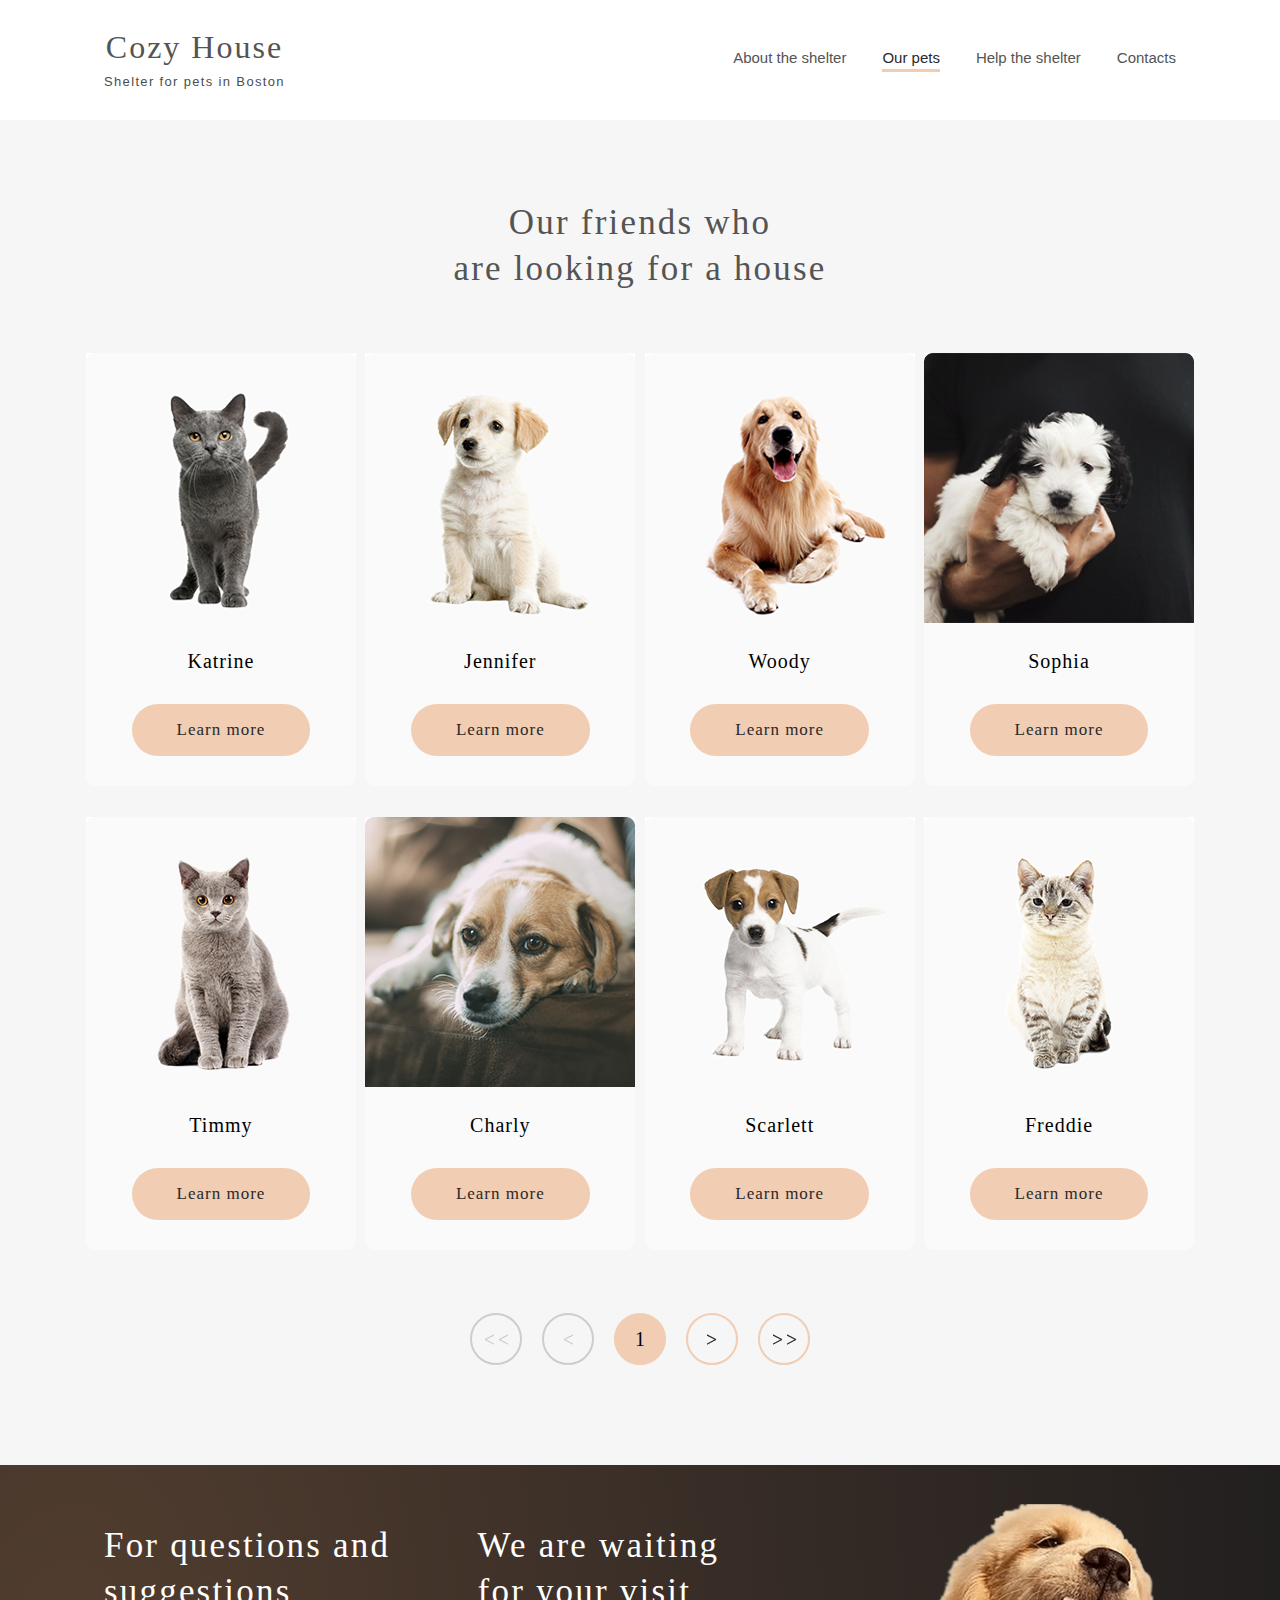
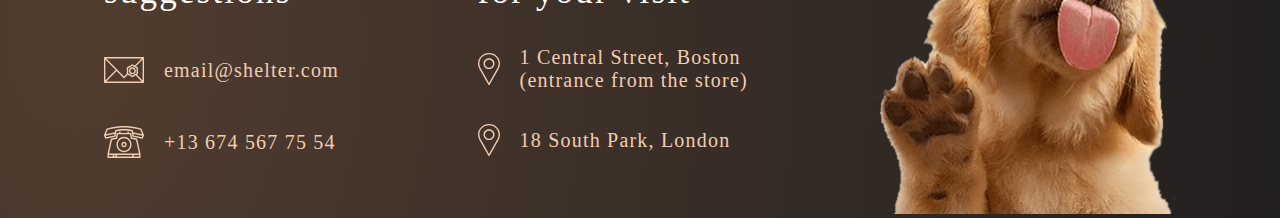
==== shelter/pages/pets/pets.html @ 18129971 "feat: added pets page" ====
<!DOCTYPE html>
<html lang="en">
<head>
  <meta charset="UTF-8">
  <meta name="viewport" content="width=device-width, initial-scale=1.0">
  <title>Pets</title>
  <link rel="stylesheet" type="text/css" href="/shelter/pages/main/normolize.css">
  <link rel="stylesheet" href="style.css">
</head>
<body>
  
  <header class="header">
    <div class="container">
      <div class="row header__row">
        <div class="logo">
          <h1 class="logo__title">Cozy House</h1>
          <span class="logo__subtitle">Shelter for pets in Boston</span>
        </div>
        <nav class="navigation">
          <ul class="menu">
            <li class="menu__item">
              <a href="#" class="menu__item-link">About the shelter</a>
            </li>
            <li class="menu__item">
              <a href="#" class="menu__item-link item-link__active">Our pets</a>
            </li>
            <li class="menu__item">
              <a href="#" class="menu__item-link">Help the shelter</a>
            </li>
            <li class="menu__item">
              <a href="#" class="menu__item-link">Contacts</a>
            </li>
          </ul>
        </nav>
      </div>
    </div>
    <!-- /.container -->
  </header>
  <!-- /.header -->
  <section class="pets section">
    <div class="container">
      <div class="row pets__row">
        <h3 class="pets-heading heading">Our friends who
          <br>are looking for a house</h3>
        <div class="pets__slider slider">
          <div class="pets-card">
            <img src="/shelter/assets/images/pets-katrine.jpg" alt="pets-katrine" class="pets-card__image">
            <div class="pets-card__name">Katrine</div>
            <div class="button button-light">Learn more</div>
          </div>
          <div class="pets-card">
            <img src="/shelter/assets/images/pets-jennifer.jpg" alt="pets-jennifer" class="pets-card__image">
            <div class="pets-card__name">Jennifer</div>
            <div class="button button-light">Learn more</div>
          </div>
          <div class="pets-card">
            <img src="/shelter/assets/images/pets-woody.jpg" alt="pets-woody" class="pets-card__image">
            <div class="pets-card__name">Woody</div>
            <div class="button button-light">Learn more</div>
          </div>
          <div class="pets-card">
            <img src="/shelter/assets/images/pets-sophia.jpg" alt="pets-woody" class="pets-card__image">
            <div class="pets-card__name">Sophia</div>
            <div class="button button-light">Learn more</div>
          </div>
          <div class="pets-card">
            <img src="/shelter/assets/images/pets-timmy.jpg" alt="pets-woody" class="pets-card__image">
            <div class="pets-card__name">Timmy</div>
            <div class="button button-light">Learn more</div>
          </div>
          <div class="pets-card">
            <img src="/shelter/assets/images/pets-charly.jpg" alt="pets-woody" class="pets-card__image">
            <div class="pets-card__name">Charly</div>
            <div class="button button-light">Learn more</div>
          </div>
          <div class="pets-card">
            <img src="/shelter/assets/images/pets-scarlet.jpg" alt="pets-woody" class="pets-card__image">
            <div class="pets-card__name">Scarlett</div>
            <div class="button button-light">Learn more</div>
          </div>
          <div class="pets-card">
            <img src="/shelter/assets/images/pets-freddie.jpg" alt="pets-woody" class="pets-card__image">
            <div class="pets-card__name">Freddie</div>
            <div class="button button-light">Learn more</div>
          </div>
        </div>
      </div>
      <div class="pets__arrows">
        <button class="button__arrow button__arrow-prev-2"></button>
        <button class="button__arrow button__arrow-prev"></button>
        <button class="button__arrow button__arrow-one">1</button>
        <button class="button__arrow button__arrow-next"></button>
        <button class="button__arrow button__arrow-next-2"></button>
      </div>
      <!-- /.row -->
    </div>
    <!-- /.container -->
  </section>
  <!-- /.pets -->
  <footer class="footer">
    <div class="container">
      <div class="row footer__row">
        <div class="footer__item">
          <h3 class="about-heading heading footer-heading">For questions and suggestions</h3>
          <div class="footer__item-element">
            <img src="/shelter/assets/icons/icon-email.svg" alt="email" class="footer-item__img">
            <a href="mailto:email@shelter.com" class="credit-card__link footer__item-link">email@shelter.com</a>
          </div>
          <div class="footer__item-element">
            <img src="/shelter/assets/icons/icon-phone.svg" alt="email" class="footer-item__img">
            <a href="tel:+136745677554" class="credit-card__link footer__item-link">+13 674 567 75 54</a>
          </div>
        </div>
        <div class="footer__item">
          <h3 class="about-heading heading footer-heading">We are waiting for your visit</h3>
          <div class="footer__item-element footer__location">
            <img src="/shelter/assets/icons/icon-marker.svg" alt="email" class="footer-item__img">
            <a href="https://www.google.com.ua/maps/place/1+Central+St,+Boston,+MA+02109,+%D0%A1%D0%A8%D0%90/@42.3585519,-71.056915,17z/data=!3m1!4b1!4m5!3m4!1s0x89e370868bc2ce7b:0x82fa7db94f5fea9e!8m2!3d42.3585519!4d-71.0547263?hl=ru" class="credit-card__link footer__item-link">1 Central Street, Boston (entrance from the store)</a>
          </div>
          <div class="footer__item-element footer__location">
            <img src="/shelter/assets/icons/icon-marker.svg" alt="email" class="footer-item__img">
            <a href="https://www.google.com.ua/maps/search/18+South+Park,+London+/@51.5285582,-0.2416815,11z/data=!3m1!4b1?hl=ru" class="credit-card__link footer__item-link">18 South Park, London </a>
          </div>
        </div>
        <div class="footer__item footer__item--puppy">
          <img src="/shelter/assets/images/footer-puppy.png" alt="puppy" class="footer-puppy">
        </div>
      </div>
    </div>
    <!-- /.container -->
  </footer>
  <!-- /.footer -->

</body>
</html>
---- shelter/pages/main/normolize.css ----
/*! normalize.css v8.0.1 | MIT License | github.com/necolas/normalize.css */

/* Document
   ========================================================================== */

/**
 * 1. Correct the line height in all browsers.
 * 2. Prevent adjustments of font size after orientation changes in iOS.
 */

 html {
  line-height: 1.15; /* 1 */
  -webkit-text-size-adjust: 100%; /* 2 */
}

/* Sections
   ========================================================================== */

/**
 * Remove the margin in all browsers.
 */

body {
  margin: 0;
}

/**
 * Render the `main` element consistently in IE.
 */

main {
  display: block;
}

/**
 * Correct the font size and margin on `h1` elements within `section` and
 * `article` contexts in Chrome, Firefox, and Safari.
 */

h1 {
  font-size: 2em;
  margin: 0.67em 0;
}

/* Grouping content
   ========================================================================== */

/**
 * 1. Add the correct box sizing in Firefox.
 * 2. Show the overflow in Edge and IE.
 */

hr {
  box-sizing: content-box; /* 1 */
  height: 0; /* 1 */
  overflow: visible; /* 2 */
}

/**
 * 1. Correct the inheritance and scaling of font size in all browsers.
 * 2. Correct the odd `em` font sizing in all browsers.
 */

pre {
  font-family: monospace, monospace; /* 1 */
  font-size: 1em; /* 2 */
}

/* Text-level semantics
   ========================================================================== */

/**
 * Remove the gray background on active links in IE 10.
 */

a {
  background-color: transparent;
}

/**
 * 1. Remove the bottom border in Chrome 57-
 * 2. Add the correct text decoration in Chrome, Edge, IE, Opera, and Safari.
 */

abbr[title] {
  border-bottom: none; /* 1 */
  text-decoration: underline; /* 2 */
  text-decoration: underline dotted; /* 2 */
}

/**
 * Add the correct font weight in Chrome, Edge, and Safari.
 */

b,
strong {
  font-weight: bolder;
}

/**
 * 1. Correct the inheritance and scaling of font size in all browsers.
 * 2. Correct the odd `em` font sizing in all browsers.
 */

code,
kbd,
samp {
  font-family: monospace, monospace; /* 1 */
  font-size: 1em; /* 2 */
}

/**
 * Add the correct font size in all browsers.
 */

small {
  font-size: 80%;
}

/**
 * Prevent `sub` and `sup` elements from affecting the line height in
 * all browsers.
 */

sub,
sup {
  font-size: 75%;
  line-height: 0;
  position: relative;
  vertical-align: baseline;
}

sub {
  bottom: -0.25em;
}

sup {
  top: -0.5em;
}

/* Embedded content
   ========================================================================== */

/**
 * Remove the border on images inside links in IE 10.
 */

img {
  border-style: none;
}

/* Forms
   ========================================================================== */

/**
 * 1. Change the font styles in all browsers.
 * 2. Remove the margin in Firefox and Safari.
 */

button,
input,
optgroup,
select,
textarea {
  font-family: inherit; /* 1 */
  font-size: 100%; /* 1 */
  line-height: 1.15; /* 1 */
  margin: 0; /* 2 */
}

/**
 * Show the overflow in IE.
 * 1. Show the overflow in Edge.
 */

button,
input { /* 1 */
  overflow: visible;
}

/**
 * Remove the inheritance of text transform in Edge, Firefox, and IE.
 * 1. Remove the inheritance of text transform in Firefox.
 */

button,
select { /* 1 */
  text-transform: none;
}

/**
 * Correct the inability to style clickable types in iOS and Safari.
 */

button,
[type="button"],
[type="reset"],
[type="submit"] {
  -webkit-appearance: button;
}

/**
 * Remove the inner border and padding in Firefox.
 */

button::-moz-focus-inner,
[type="button"]::-moz-focus-inner,
[type="reset"]::-moz-focus-inner,
[type="submit"]::-moz-focus-inner {
  border-style: none;
  padding: 0;
}

/**
 * Restore the focus styles unset by the previous rule.
 */

button:-moz-focusring,
[type="button"]:-moz-focusring,
[type="reset"]:-moz-focusring,
[type="submit"]:-moz-focusring {
  outline: 1px dotted ButtonText;
}

/**
 * Correct the padding in Firefox.
 */

fieldset {
  padding: 0.35em 0.75em 0.625em;
}

/**
 * 1. Correct the text wrapping in Edge and IE.
 * 2. Correct the color inheritance from `fieldset` elements in IE.
 * 3. Remove the padding so developers are not caught out when they zero out
 *    `fieldset` elements in all browsers.
 */

legend {
  box-sizing: border-box; /* 1 */
  color: inherit; /* 2 */
  display: table; /* 1 */
  max-width: 100%; /* 1 */
  padding: 0; /* 3 */
  white-space: normal; /* 1 */
}

/**
 * Add the correct vertical alignment in Chrome, Firefox, and Opera.
 */

progress {
  vertical-align: baseline;
}

/**
 * Remove the default vertical scrollbar in IE 10+.
 */

textarea {
  overflow: auto;
}

/**
 * 1. Add the correct box sizing in IE 10.
 * 2. Remove the padding in IE 10.
 */

[type="checkbox"],
[type="radio"] {
  box-sizing: border-box; /* 1 */
  padding: 0; /* 2 */
}

/**
 * Correct the cursor style of increment and decrement buttons in Chrome.
 */

[type="number"]::-webkit-inner-spin-button,
[type="number"]::-webkit-outer-spin-button {
  height: auto;
}

/**
 * 1. Correct the odd appearance in Chrome and Safari.
 * 2. Correct the outline style in Safari.
 */

[type="search"] {
  -webkit-appearance: textfield; /* 1 */
  outline-offset: -2px; /* 2 */
}

/**
 * Remove the inner padding in Chrome and Safari on macOS.
 */

[type="search"]::-webkit-search-decoration {
  -webkit-appearance: none;
}

/**
 * 1. Correct the inability to style clickable types in iOS and Safari.
 * 2. Change font properties to `inherit` in Safari.
 */

::-webkit-file-upload-button {
  -webkit-appearance: button; /* 1 */
  font: inherit; /* 2 */
}

/* Interactive
   ========================================================================== */

/*
 * Add the correct display in Edge, IE 10+, and Firefox.
 */

details {
  display: block;
}

/*
 * Add the correct display in all browsers.
 */

summary {
  display: list-item;
}

/* Misc
   ========================================================================== */

/**
 * Add the correct display in IE 10+.
 */

template {
  display: none;
}

/**
 * Add the correct display in IE 10.
 */

[hidden] {
  display: none;
}
---- shelter/pages/pets/style.css ----
*, *:before, *:after {
  -webkit-box-sizing: border-box;
          box-sizing: border-box;
}

*:active, *:hover, *:focus {
  outline: 0;
  outline-offset: 0;
}

html {
  font-size: 16px;
}

body {
  position: relative;
  font-family: Arial, Helvetica, sans-serif;
  font-size: 1rem;
}

a {
  text-decoration: none;
}

.section {
  padding: 5rem 0 6.25rem;
}

.container {
  width: 90%;
  max-width: 1280px;
  margin: auto;
}

.row {
  display: -webkit-box;
  display: -ms-flexbox;
  display: flex;
  -webkit-box-align: center;
      -ms-flex-align: center;
          align-items: center;
  -webkit-box-pack: justify;
      -ms-flex-pack: justify;
          justify-content: space-between;
}

.button {
  display: inline-block;
  padding: 0.937rem 2.812rem;
  border: none;
  border-radius: 6.25rem;
  font-family: Georgia, 'Times New Roman', Times, serif;
  font-size: 1.0625rem;
  font-weight: 400;
  line-height: 130%;
  letter-spacing: 1px;
  color: #292929;
  background-color: #F1CDB3;
}

.button:hover {
  cursor: pointer;
  background-color: #FDDCC4;
}

.paragraph-l {
  margin: 0;
  font-size: 0.937rem;
  font-weight: 400;
  line-height: 160%;
  color: #4C4C4C;
}

.heading {
  margin: 0 auto;
  margin-bottom: 3.75rem;
  max-width: 26rem;
  font-family: Georgia, 'Times New Roman', Times, serif;
  font-size: 2.187rem;
  font-weight: 400;
  line-height: 130%;
  letter-spacing: 2.2px;
  color: #545454;
  text-align: center;
}

.header {
  padding: 1.8rem 0 1.87rem;
  width: 100%;
}

.header__row {
  padding: 0 2.5rem 0 2.5rem;
}

.navigation {
  display: -webkit-box;
  display: -ms-flexbox;
  display: flex;
  width: 27.678rem;
}

.menu {
  display: -webkit-box;
  display: -ms-flexbox;
  display: flex;
  -webkit-box-align: center;
      -ms-flex-align: center;
          align-items: center;
  -webkit-box-pack: justify;
      -ms-flex-pack: justify;
          justify-content: space-between;
  margin: 0 0 0.2rem 0;
  padding: 0;
  width: 100%;
  list-style-type: none;
}

.menu__item {
  color: #545454;
}

.menu__item-link {
  position: relative;
  font-weight: 400;
  font-size: 0.937rem;
  line-height: 1.5;
  color: #545454;
}

.menu__item-link:hover {
  cursor: pointer;
  color: #292929;
}

.menu__item-link:hover::after {
  position: absolute;
  bottom: -6px;
  left: 0;
  content: '';
  width: 100%;
  height: 3px;
  background-color: #F1CDB3;
}

.item-link__active {
  color: #292929;
}

.item-link__active::after {
  position: absolute;
  bottom: -6px;
  left: 0;
  content: '';
  width: 100%;
  height: 3px;
  background-color: #F1CDB3;
}

.logo {
  display: -webkit-box;
  display: -ms-flexbox;
  display: flex;
  -webkit-box-align: center;
      -ms-flex-align: center;
          align-items: center;
  -webkit-box-pack: center;
      -ms-flex-pack: center;
          justify-content: center;
  -webkit-box-orient: vertical;
  -webkit-box-direction: normal;
      -ms-flex-direction: column;
          flex-direction: column;
}

.logo__title {
  margin: 0 0 0.6rem 0;
  font-family: Georgia, 'Times New Roman', Times, serif;
  font-size: 2rem;
  font-weight: 400;
  letter-spacing: 2px;
  color: #545454;
}

.logo__subtitle {
  margin: 0;
  font-size: 0.812rem;
  letter-spacing: 1.35px;
  color: #4C4C4C;
}

.pets {
  padding: 5rem 0 6.28rem;
  background-color: #F6F6F6;
}

.pets__row {
  display: -webkit-box;
  display: -ms-flexbox;
  display: flex;
  -webkit-box-orient: vertical;
  -webkit-box-direction: normal;
      -ms-flex-direction: column;
          flex-direction: column;
  width: 100%;
  max-width: 1280px;
}

.pets__slider {
  display: -webkit-box;
  display: -ms-flexbox;
  display: flex;
  -webkit-box-align: center;
      -ms-flex-align: center;
          align-items: center;
  -ms-flex-pack: distribute;
      justify-content: space-around;
  -ms-flex-wrap: wrap;
      flex-wrap: wrap;
  width: 97%;
  margin: 0.1rem 0 2rem;
}

.pets-card {
  display: -webkit-box;
  display: -ms-flexbox;
  display: flex;
  -webkit-box-orient: vertical;
  -webkit-box-direction: normal;
      -ms-flex-direction: column;
          flex-direction: column;
  -webkit-box-align: center;
      -ms-flex-align: center;
          align-items: center;
  width: 16.875rem;
  margin-bottom: 1.92rem;
  padding-bottom: 1.875rem;
  border: none;
  border-radius: 0.6rem;
  background-color: #FAFAFA;
}

.pets-card:hover {
  background-color: #ffffff;
}

.pets-card__image {
  margin-bottom: 1.59rem;
}

.pets-card__name {
  margin-bottom: 1.875rem;
  font-family: Georgia, 'Times New Roman', Times, serif;
  font-size: 1.25rem;
  font-weight: 400;
  line-height: 130%;
  letter-spacing: 1px;
}

.pets__arrows {
  display: -webkit-box;
  display: -ms-flexbox;
  display: flex;
  -webkit-box-align: center;
      -ms-flex-align: center;
          align-items: center;
  -webkit-box-pack: center;
      -ms-flex-pack: center;
          justify-content: center;
}

.button__arrow {
  margin: 0 0.625rem;
  width: 3.25rem;
  height: 3.25rem;
  font-family: Georgia, 'Times New Roman', Times, serif;
  font-size: 1.25rem;
  font-weight: 400;
  line-height: 130%;
  border: 2px solid #F1CDB3;
  border-radius: 50%;
  background: transparent;
}

.button__arrow:hover {
  cursor: pointer;
}

.button__arrow-one {
  background: #F1CDB3;
}

.button__arrow-prev-2 {
  border: 2px solid #CDCDCD;
  background: transparent url("/shelter/assets/icons/pets-arrow-prev-2.svg") center center no-repeat;
}

.button__arrow-prev {
  border: 2px solid #CDCDCD;
  background: transparent url("/shelter/assets/icons/pets-arrow-prev.svg") center center no-repeat;
}

.button__arrow-next-2 {
  background: transparent url("/shelter/assets/icons/pets-arrow-next-2.svg") center center no-repeat;
}

.button__arrow-next {
  background: transparent url("/shelter/assets/icons/pets-arrow-next.svg") center center no-repeat;
}

.footer {
  background: url(noise_lines_transparent@2X.png), radial-gradient(110.67% 538.64% at 5.73% 50%, #513D2F 0%, #1A1A1C 100%), #211F20;
}

.footer__row {
  -webkit-box-align: start;
      -ms-flex-align: start;
          align-items: flex-start;
  padding-top: 2.4rem;
}

.footer-heading {
  margin: 0;
  text-align: left;
  max-width: 18rem;
  color: #ffffff;
}

.footer__item {
  padding: 1.2rem 2.5rem 0;
  max-width: 23.75rem;
}

.footer__item:nth-child(2) {
  padding-left: 2.1rem;
}

.footer__item-element {
  display: -webkit-box;
  display: -ms-flexbox;
  display: flex;
  -webkit-box-align: center;
      -ms-flex-align: center;
          align-items: center;
  margin-top: 2.5rem;
}

.footer__item--puppy {
  padding-top: 0;
}

.footer__item-link {
  padding-left: 1.25rem;
  font-family: Georgia, 'Times New Roman', Times, serif;
  font-size: 1.25rem;
  font-weight: 400;
  line-height: 1.4375rem;
  letter-spacing: 1.2px;
  color: #F1CDB3;
}

.footer__location {
  margin-top: 2rem;
}
/*# sourceMappingURL=style.css.map */
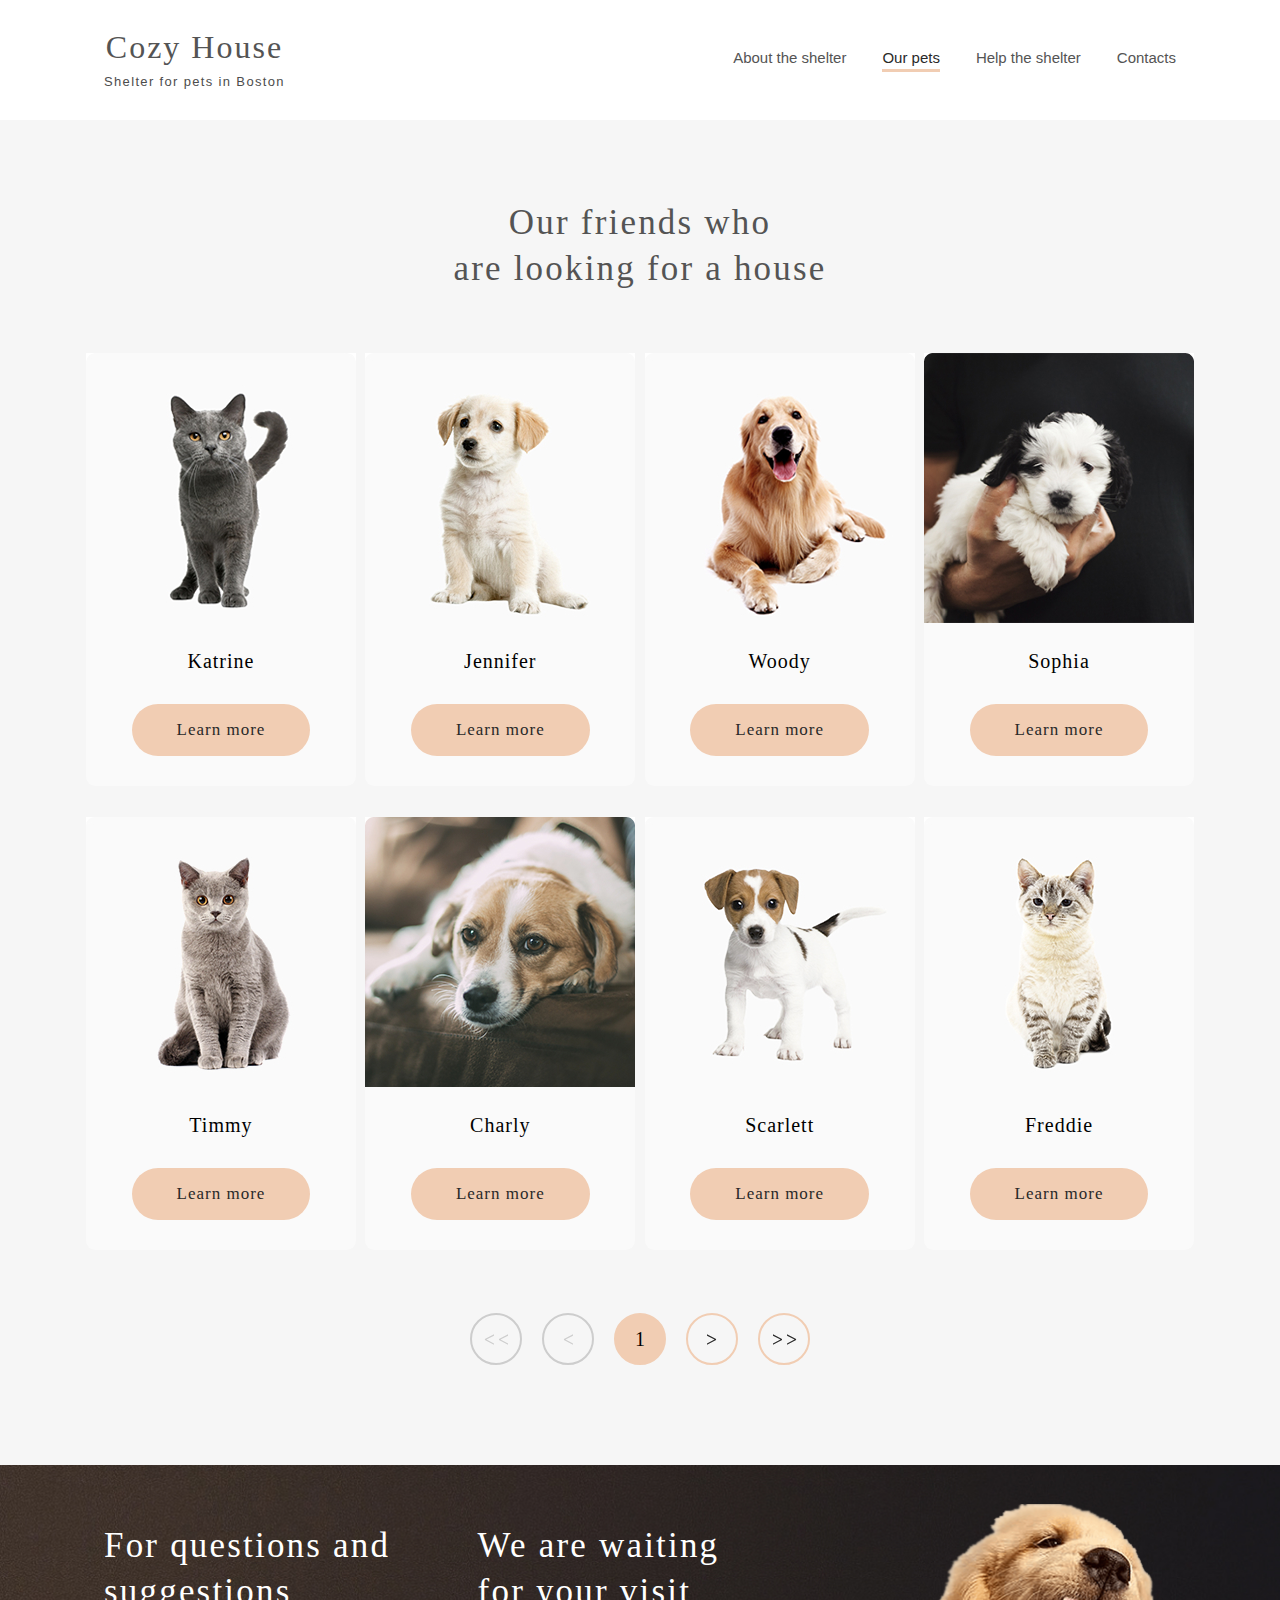
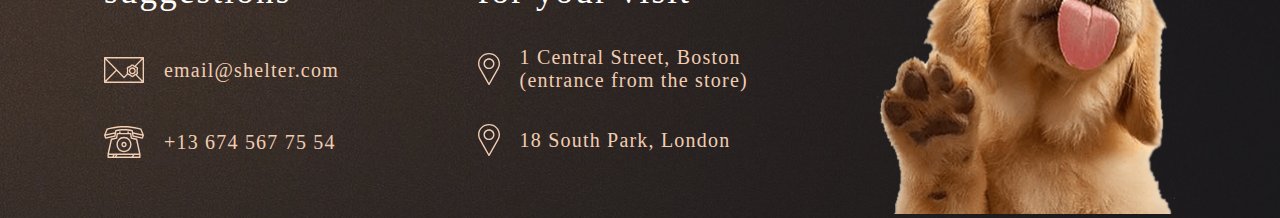
==== commit b6ae0d21: "fix: fixed pets slider" ====
--- a/shelter/pages/pets/pets.html
+++ b/shelter/pages/pets/pets.html
@@ -4,6 +4,7 @@
   <meta charset="UTF-8">
   <meta name="viewport" content="width=device-width, initial-scale=1.0">
   <title>Pets</title>
+  <link rel="shortcut icon" href="/shelter/assets/icons/favicon.ico" type="image/x-icon">
   <link rel="stylesheet" type="text/css" href="/shelter/pages/main/normolize.css">
   <link rel="stylesheet" href="style.css">
 </head>
--- a/shelter/pages/pets/style.css
+++ b/shelter/pages/pets/style.css
@@ -309,7 +309,8 @@
 }
 
 .footer {
-  background: url(noise_lines_transparent@2X.png), radial-gradient(110.67% 538.64% at 5.73% 50%, #513D2F 0%, #1A1A1C 100%), #211F20;
+  background: url("/shelter/assets/images/footer-background.jpg"), radial-gradient(110.67% 538.64% at 5.73% 50%, #513D2F 0%, #1A1A1C 100%), #211F20;
+  background-size: cover;
 }
 
 .footer__row {
